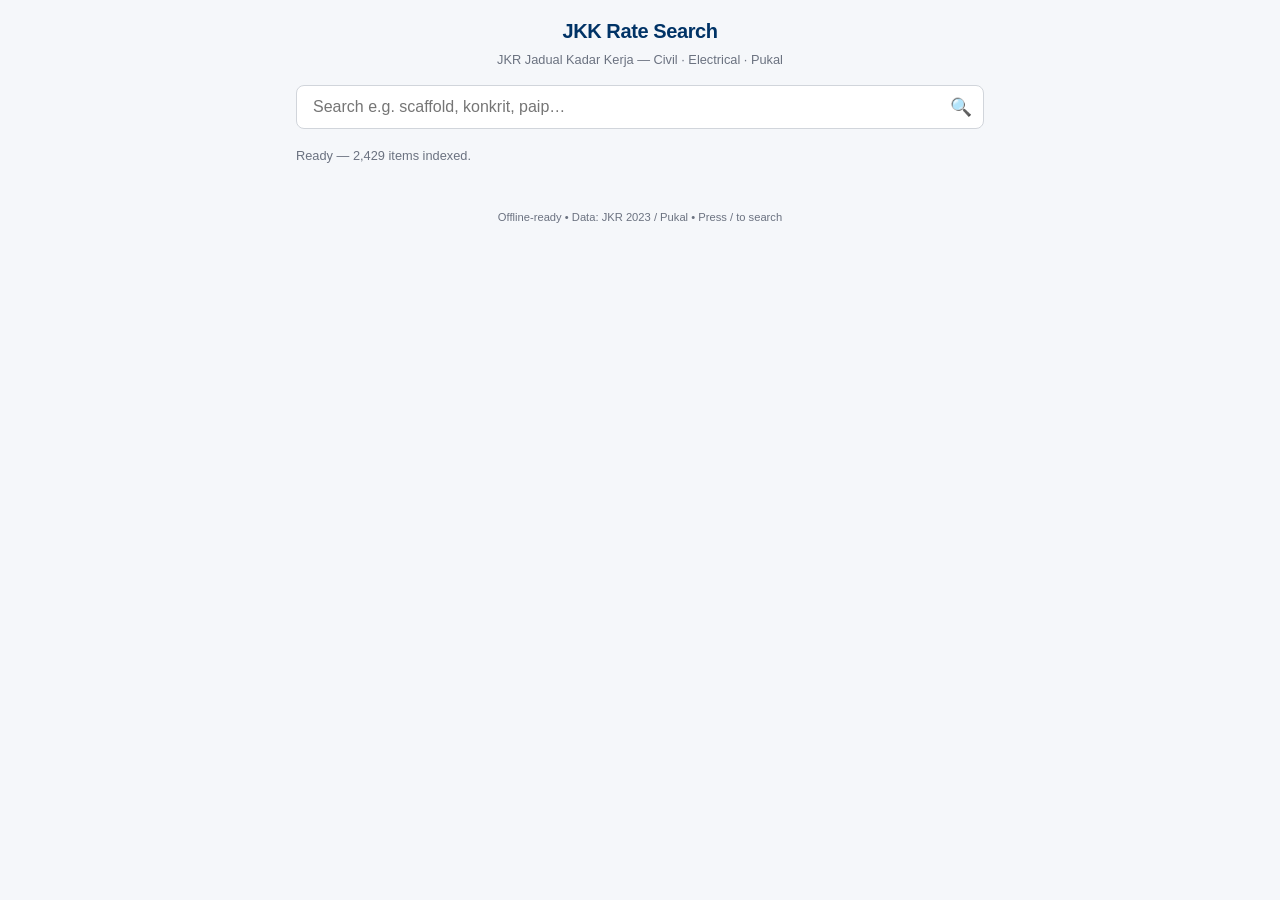
==== public/index.html @ c2e9ef50 "infra: convert to Cloudflare Workers Static Assets (fix CI) The repo's GitHub integration is a Worke" ====
<!DOCTYPE html>
<html lang="en">
<head>
  <meta charset="UTF-8">
  <meta name="viewport" content="width=device-width, initial-scale=1.0">
  <meta name="theme-color" content="#003366">
  <meta name="description" content="Search JKR Jadual Kadar Kerja rates across Civil, Electrical and Pukal schedules.">
  <!-- CSP: allow sql.js CDN, WASM, inline styles -->
  <meta http-equiv="Content-Security-Policy" content="default-src 'self'; script-src 'self' 'wasm-unsafe-eval'; connect-src 'self'; style-src 'self' 'unsafe-inline'; img-src 'self' data:;">
  <title>JKK Rate Search</title>
  <link rel="stylesheet" href="styles.css">
  <link rel="manifest" href="manifest.webmanifest">
  <link rel="apple-touch-icon" href="data:image/svg+xml,%3Csvg xmlns='http://www.w3.org/2000/svg' viewBox='0 0 100 100'%3E%3Crect width='100' height='100' rx='20' fill='%23003366'/%3E%3Ctext x='50' y='65' font-size='50' text-anchor='middle' fill='white' font-family='Arial'%3E🔍%3C/text%3E%3C/svg%3E">
</head>
<body>
  <div class="container">
    <header>
      <h1>JKK Rate Search</h1>
      <p>JKR Jadual Kadar Kerja — Civil · Electrical · Pukal</p>
    </header>

    <div class="search-wrap">
      <input
        id="search-input"
        type="text"
        aria-label="Search JKK rates"
        placeholder="Search e.g. scaffold, konkrit, paip…"
        autocomplete="off"
        autocapitalize="off"
        spellcheck="false"
      >
      <span class="icon">🔍</span>
    </div>

    <div id="status-bar" class="status-bar">
      <span class="spinner"></span>
      <span id="status-text">Loading…</span>
    </div>

    <ul id="results-list" class="results-list" role="list"></ul>
    <div id="detail-panel"></div>

    <footer class="footer">
      Offline-ready • Data: JKR 2023 / Pukal • Press / to search
    </footer>
  </div>

  <script src="vendor/sql-wasm.js"></script>
  <script src="app.js"></script>
  <script>
    if ('serviceWorker' in navigator) {
      navigator.serviceWorker.register('service-worker.js').catch(console.error);
    }
  </script>
</body>
</html>
---- public/styles.css ----
:root {
  --bg: #f5f7fa;
  --surface: #ffffff;
  --text: #1a1a2e;
  --muted: #6b7280;
  --accent: #003366;
  --accent-light: #e6f0ff;
  --border: #d1d5db;
  --success: #059669;
  --shadow: 0 1px 3px rgba(0,0,0,0.1);
  --radius: 8px;
}

* { box-sizing: border-box; margin: 0; padding: 0; }

html, body {
  font-family: -apple-system, BlinkMacSystemFont, "Segoe UI", Roboto, "Helvetica Neue", Arial, sans-serif;
  background: var(--bg);
  color: var(--text);
  line-height: 1.5;
  min-height: 100vh;
}

.container {
  max-width: 720px;
  margin: 0 auto;
  padding: 1rem;
}

header {
  text-align: center;
  margin-bottom: 1rem;
}

header h1 {
  font-size: 1.25rem;
  font-weight: 700;
  color: var(--accent);
  letter-spacing: -0.02em;
}

header p {
  font-size: 0.8rem;
  color: var(--muted);
  margin-top: 0.25rem;
}

.search-wrap {
  position: relative;
  margin-bottom: 1rem;
}

.search-wrap input {
  width: 100%;
  padding: 0.75rem 2.5rem 0.75rem 1rem;
  font-size: 1rem;
  border: 1.5px solid var(--border);
  border-radius: var(--radius);
  background: var(--surface);
  outline: none;
  transition: border-color 0.15s, box-shadow 0.15s;
}

.search-wrap input:focus {
  border-color: var(--accent);
  box-shadow: 0 0 0 3px var(--accent-light);
}

.search-wrap .icon {
  position: absolute;
  right: 0.75rem;
  top: 50%;
  transform: translateY(-50%);
  color: var(--muted);
  font-size: 1.1rem;
  pointer-events: none;
}

.status-bar {
  display: flex;
  align-items: center;
  gap: 0.5rem;
  font-size: 0.8rem;
  color: var(--muted);
  margin-bottom: 0.75rem;
  min-height: 1.25rem;
}

.status-bar .spinner {
  width: 0.875rem;
  height: 0.875rem;
  border: 2px solid var(--border);
  border-top-color: var(--accent);
  border-radius: 50%;
  animation: spin 0.8s linear infinite;
  display: none;
}

.status-bar.loading .spinner { display: inline-block; }

@keyframes spin { to { transform: rotate(360deg); } }

.results-list {
  list-style: none;
  display: flex;
  flex-direction: column;
  gap: 0.5rem;
}

.result-item {
  background: var(--surface);
  border: 1px solid var(--border);
  border-radius: var(--radius);
  padding: 0.75rem 1rem;
  cursor: pointer;
  transition: box-shadow 0.15s, border-color 0.15s;
  display: flex;
  flex-direction: column;
  gap: 0.25rem;
}

.result-item:hover, .result-item:focus {
  border-color: var(--accent);
  box-shadow: var(--shadow);
}

.result-item .row-top {
  display: flex;
  align-items: baseline;
  gap: 0.5rem;
  flex-wrap: wrap;
}

.result-item .code {
  font-weight: 700;
  font-size: 0.85rem;
  color: var(--accent);
  background: var(--accent-light);
  padding: 0.1rem 0.35rem;
  border-radius: 4px;
  white-space: nowrap;
}

.result-item .desc {
  font-size: 0.9rem;
  color: var(--text);
  flex: 1;
  overflow: hidden;
  text-overflow: ellipsis;
  white-space: nowrap;
}

.result-item .meta {
  font-size: 0.75rem;
  color: var(--muted);
  display: flex;
  gap: 0.5rem;
  align-items: center;
}

.result-item .badge {
  font-size: 0.65rem;
  text-transform: uppercase;
  letter-spacing: 0.05em;
  padding: 0.1rem 0.3rem;
  border-radius: 4px;
  background: #e5e7eb;
  color: #374151;
}

.detail-panel {
  background: var(--surface);
  border: 1px solid var(--border);
  border-radius: var(--radius);
  padding: 1rem;
  margin-top: 1rem;
  box-shadow: var(--shadow);
  animation: fadeIn 0.2s ease-out;
}

@keyframes fadeIn {
  from { opacity: 0; transform: translateY(4px); }
  to   { opacity: 1; transform: translateY(0); }
}

.detail-panel .detail-header {
  display: flex;
  justify-content: space-between;
  align-items: flex-start;
  gap: 0.5rem;
  margin-bottom: 0.75rem;
}

.detail-panel .detail-code {
  font-weight: 700;
  font-size: 1rem;
  color: var(--accent);
}

.detail-panel .detail-desc {
  font-size: 0.95rem;
  margin-bottom: 0.75rem;
  line-height: 1.55;
}

.detail-panel .detail-meta {
  font-size: 0.8rem;
  color: var(--muted);
  margin-bottom: 0.75rem;
}

.detail-panel .rates-table {
  width: 100%;
  border-collapse: collapse;
  font-size: 0.9rem;
}

.detail-panel .rates-table th,
.detail-panel .rates-table td {
  text-align: left;
  padding: 0.5rem 0.75rem;
  border-bottom: 1px solid var(--border);
}

.detail-panel .rates-table th {
  background: var(--accent-light);
  color: var(--accent);
  font-weight: 600;
  font-size: 0.8rem;
  text-transform: uppercase;
}

.detail-panel .rates-table td:last-child {
  font-weight: 600;
  color: var(--success);
  text-align: right;
  font-variant-numeric: tabular-nums;
}

.detail-panel .close-btn {
  background: none;
  border: none;
  font-size: 1.25rem;
  color: var(--muted);
  cursor: pointer;
  line-height: 1;
}

.empty-state {
  text-align: center;
  padding: 2rem 1rem;
  color: var(--muted);
  font-size: 0.9rem;
}

.footer {
  text-align: center;
  font-size: 0.7rem;
  color: var(--muted);
  margin-top: 2rem;
  padding-bottom: 1rem;
}

@media (max-width: 480px) {
  .container { padding: 0.75rem; }
  header h1 { font-size: 1.1rem; }
  .result-item .desc { white-space: normal; }
}
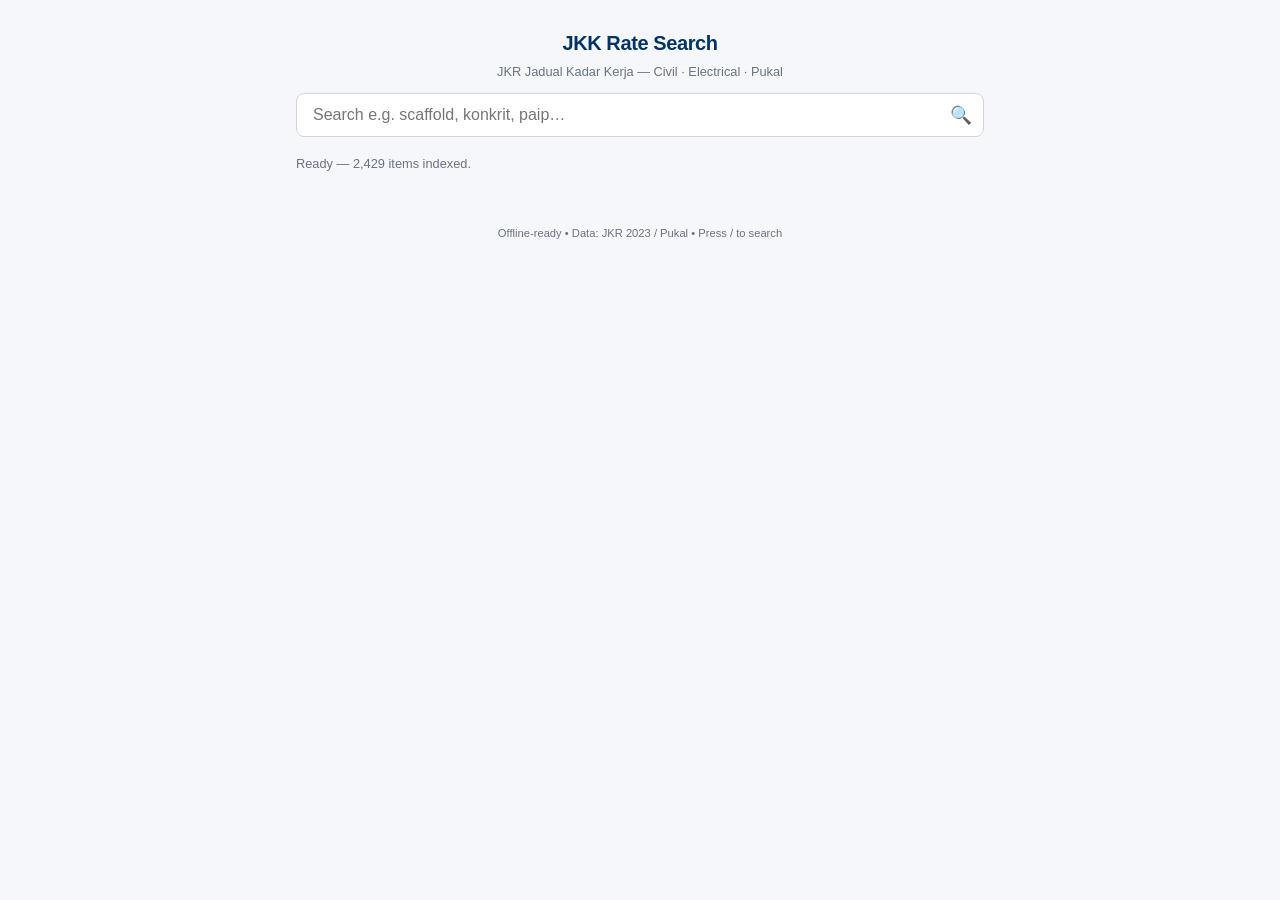
==== commit 0fffed89: "refactor: extract CONFIG/ResultsUI, expand CSS tokens, add patch scripts app.js - Add CONFIG object " ====
--- a/public/index.html
+++ b/public/index.html
@@ -14,31 +14,32 @@
 </head>
 <body>
   <div class="container">
-    <header>
-      <h1>JKK Rate Search</h1>
-      <p>JKR Jadual Kadar Kerja — Civil · Electrical · Pukal</p>
-    </header>
+    <div class="sticky-header">
+      <header>
+        <h1>JKK Rate Search</h1>
+        <p>JKR Jadual Kadar Kerja — Civil · Electrical · Pukal</p>
+      </header>
 
-    <div class="search-wrap">
-      <input
-        id="search-input"
-        type="text"
-        aria-label="Search JKK rates"
-        placeholder="Search e.g. scaffold, konkrit, paip…"
-        autocomplete="off"
-        autocapitalize="off"
-        spellcheck="false"
-      >
-      <span class="icon">🔍</span>
-    </div>
+      <div class="search-wrap">
+        <input
+          id="search-input"
+          type="text"
+          aria-label="Search JKK rates"
+          placeholder="Search e.g. scaffold, konkrit, paip…"
+          autocomplete="off"
+          autocapitalize="off"
+          spellcheck="false"
+        >
+        <span class="icon">🔍</span>
+      </div>
 
-    <div id="status-bar" class="status-bar">
-      <span class="spinner"></span>
-      <span id="status-text">Loading…</span>
+      <div id="status-bar" class="status-bar">
+        <span class="spinner"></span>
+        <span id="status-text">Loading…</span>
+      </div>
     </div>
 
     <ul id="results-list" class="results-list" role="list"></ul>
-    <div id="detail-panel"></div>
 
     <footer class="footer">
       Offline-ready • Data: JKR 2023 / Pukal • Press / to search
--- a/public/styles.css
+++ b/public/styles.css
@@ -1,49 +1,90 @@
+/* ── Token map — every visual constant lives here ───────────────────────────
+   Patch colours/fonts with:  scripts/patch-theme.ps1
+   Nothing outside :root should hardcode a hex, font-family, or font-size.    */
+
 :root {
-  --bg: #f5f7fa;
-  --surface: #ffffff;
-  --text: #1a1a2e;
-  --muted: #6b7280;
-  --accent: #003366;
+  /* colours */
+  --bg:           #f5f7fa;
+  --surface:      #ffffff;
+  --text:         #1a1a2e;
+  --muted:        #6b7280;
+  --accent:       #003366;
   --accent-light: #e6f0ff;
-  --border: #d1d5db;
-  --success: #059669;
-  --shadow: 0 1px 3px rgba(0,0,0,0.1);
-  --radius: 8px;
-}
+  --border:       #d1d5db;
+  --success:      #059669;
+  --chip-bg:      #e5e7eb;
+  --chip-text:    #374151;
+  --pill-bg:      #f3f4f6;
+  --remarks-bg:   #fafafa;
+  /* elevation */
+  --shadow:        0 1px 3px rgba(0,0,0,0.10);
+  --shadow-detail: 0 3px 8px rgba(0,0,0,0.08);
+  --radius:        8px;
+  --radius-sm:     4px;
+  /* typography — patch-theme.ps1 accepts -Fs* params for any of these */
+  --font-family: -apple-system, BlinkMacSystemFont, "Segoe UI", Roboto, "Helvetica Neue", Arial, sans-serif;
+  --fs-title:  1.25rem;   /* app heading h1            */
+  --fs-body:   1rem;      /* search input, body base   */
+  --fs-desc:   0.95rem;   /* item description (detail) */
+  --fs-item:   0.9rem;    /* result description (list) */
+  --fs-code:   0.85rem;   /* item-no code badge        */
+  --fs-meta:   0.8rem;    /* meta line, status bar     */
+  --fs-label:  0.75rem;   /* small labels              */
+  --fs-tiny:   0.7rem;    /* pills, footer             */
+  --fs-micro:  0.65rem;   /* doc-type badge, type tag  */
+}
+
+/* ── Reset ─────────────────────────────────────────────────────────────────── */
 
 * { box-sizing: border-box; margin: 0; padding: 0; }
 
 html, body {
-  font-family: -apple-system, BlinkMacSystemFont, "Segoe UI", Roboto, "Helvetica Neue", Arial, sans-serif;
+  font-family: var(--font-family);
   background: var(--bg);
   color: var(--text);
   line-height: 1.5;
   min-height: 100vh;
 }
 
+/* ── Layout ─────────────────────────────────────────────────────────────────── */
+
 .container {
   max-width: 720px;
   margin: 0 auto;
   padding: 1rem;
 }
 
+/* ── Sticky header ───────────────────────────────────────────────────────────── */
+
+.sticky-header {
+  position: sticky;
+  top: 0;
+  z-index: 100;
+  background: var(--bg);
+  padding-top: 0.75rem;
+  padding-bottom: 0.25rem;
+  margin-bottom: 0.25rem;
+}
+
 header {
   text-align: center;
-  margin-bottom: 1rem;
+  margin-bottom: 0.75rem;
 }
 
 header h1 {
-  font-size: 1.25rem;
+  font-size: var(--fs-title);
   font-weight: 700;
   color: var(--accent);
   letter-spacing: -0.02em;
 }
 
 header p {
-  font-size: 0.8rem;
+  font-size: var(--fs-meta);
   color: var(--muted);
   margin-top: 0.25rem;
 }
+
+/* ── Search bar ──────────────────────────────────────────────────────────────── */
 
 .search-wrap {
   position: relative;
@@ -53,7 +94,7 @@
 .search-wrap input {
   width: 100%;
   padding: 0.75rem 2.5rem 0.75rem 1rem;
-  font-size: 1rem;
+  font-size: var(--fs-body);
   border: 1.5px solid var(--border);
   border-radius: var(--radius);
   background: var(--surface);
@@ -76,11 +117,13 @@
   pointer-events: none;
 }
 
+/* ── Status bar ──────────────────────────────────────────────────────────────── */
+
 .status-bar {
   display: flex;
   align-items: center;
   gap: 0.5rem;
-  font-size: 0.8rem;
+  font-size: var(--fs-meta);
   color: var(--muted);
   margin-bottom: 0.75rem;
   min-height: 1.25rem;
@@ -100,12 +143,20 @@
 
 @keyframes spin { to { transform: rotate(360deg); } }
 
+/* ── Results list ────────────────────────────────────────────────────────────── */
+
 .results-list {
   list-style: none;
   display: flex;
   flex-direction: column;
-  gap: 0.5rem;
-}
+  gap: 0;
+}
+
+.results-list .result-item         { margin-bottom: 0.5rem; }
+.results-list .result-item.active  { margin-bottom: 0; }
+.results-list .detail-inline       { margin-bottom: 0.5rem; }
+
+/* ── Result card ─────────────────────────────────────────────────────────────── */
 
 .result-item {
   background: var(--surface);
@@ -119,9 +170,19 @@
   gap: 0.25rem;
 }
 
-.result-item:hover, .result-item:focus {
+.result-item:hover,
+.result-item:focus {
   border-color: var(--accent);
   box-shadow: var(--shadow);
+}
+
+/* Active card merges visually with the inline detail below it */
+.result-item.active {
+  border-color: var(--accent);
+  border-bottom-color: transparent;
+  border-bottom-left-radius: 0;
+  border-bottom-right-radius: 0;
+  box-shadow: none;
 }
 
 .result-item .row-top {
@@ -133,16 +194,16 @@
 
 .result-item .code {
   font-weight: 700;
-  font-size: 0.85rem;
+  font-size: var(--fs-code);
   color: var(--accent);
   background: var(--accent-light);
   padding: 0.1rem 0.35rem;
-  border-radius: 4px;
+  border-radius: var(--radius-sm);
   white-space: nowrap;
 }
 
 .result-item .desc {
-  font-size: 0.9rem;
+  font-size: var(--fs-item);
   color: var(--text);
   flex: 1;
   overflow: hidden;
@@ -150,8 +211,25 @@
   white-space: nowrap;
 }
 
+.result-item .variant-pills {
+  display: flex;
+  flex-wrap: wrap;
+  gap: 0.25rem;
+  margin-top: 0.15rem;
+}
+
+.result-item .vpill {
+  font-size: var(--fs-tiny);
+  color: var(--chip-text);
+  background: var(--pill-bg);
+  border: 1px solid var(--border);
+  border-radius: 3px;
+  padding: 0.05rem 0.3rem;
+  white-space: nowrap;
+}
+
 .result-item .meta {
-  font-size: 0.75rem;
+  font-size: var(--fs-label);
   color: var(--muted);
   display: flex;
   gap: 0.5rem;
@@ -159,23 +237,26 @@
 }
 
 .result-item .badge {
-  font-size: 0.65rem;
+  font-size: var(--fs-micro);
   text-transform: uppercase;
   letter-spacing: 0.05em;
   padding: 0.1rem 0.3rem;
-  border-radius: 4px;
-  background: #e5e7eb;
-  color: #374151;
-}
-
-.detail-panel {
+  border-radius: var(--radius-sm);
+  background: var(--chip-bg);
+  color: var(--chip-text);
+}
+
+/* ── Inline detail accordion ─────────────────────────────────────────────────── */
+
+.detail-inline {
+  list-style: none;
   background: var(--surface);
-  border: 1px solid var(--border);
-  border-radius: var(--radius);
-  padding: 1rem;
-  margin-top: 1rem;
-  box-shadow: var(--shadow);
-  animation: fadeIn 0.2s ease-out;
+  border: 1px solid var(--accent);
+  border-top: none;
+  border-radius: 0 0 var(--radius) var(--radius);
+  padding: 0.85rem 1rem 1rem;
+  box-shadow: var(--shadow-detail);
+  animation: fadeIn 0.15s ease-out;
 }
 
 @keyframes fadeIn {
@@ -183,61 +264,104 @@
   to   { opacity: 1; transform: translateY(0); }
 }
 
-.detail-panel .detail-header {
+.detail-inline .detail-header {
   display: flex;
   justify-content: space-between;
   align-items: flex-start;
   gap: 0.5rem;
+  margin-bottom: 0.6rem;
+}
+
+.detail-inline .detail-code {
+  font-weight: 700;
+  font-size: var(--fs-body);
+  color: var(--accent);
+}
+
+.detail-inline .detail-meta {
+  font-size: var(--fs-meta);
+  color: var(--muted);
+  margin-bottom: 0.2rem;
+}
+
+.detail-inline .detail-section {
+  display: inline-block;
+  font-size: var(--fs-tiny);
+  font-weight: 600;
+  text-transform: uppercase;
+  letter-spacing: 0.04em;
+  color: var(--accent);
+  background: var(--accent-light);
+  padding: 0.2rem 0.5rem;
+  border-radius: var(--radius-sm);
+  margin-bottom: 0.5rem;
+}
+
+.detail-inline .detail-desc {
+  font-size: var(--fs-desc);
+  margin-bottom: 0.5rem;
+  line-height: 1.55;
+}
+
+.detail-inline .detail-remarks {
+  font-size: var(--fs-meta);
+  color: var(--muted);
+  background: var(--remarks-bg);
+  border-left: 3px solid var(--border);
+  padding: 0.35rem 0.6rem;
   margin-bottom: 0.75rem;
-}
-
-.detail-panel .detail-code {
-  font-weight: 700;
-  font-size: 1rem;
-  color: var(--accent);
-}
-
-.detail-panel .detail-desc {
-  font-size: 0.95rem;
-  margin-bottom: 0.75rem;
-  line-height: 1.55;
-}
-
-.detail-panel .detail-meta {
-  font-size: 0.8rem;
-  color: var(--muted);
-  margin-bottom: 0.75rem;
-}
-
-.detail-panel .rates-table {
+  border-radius: 0 var(--radius-sm) var(--radius-sm) 0;
+}
+
+.detail-inline .no-rates {
+  color: var(--muted);
+  font-size: var(--fs-meta);
+}
+
+/* ── Rates table ─────────────────────────────────────────────────────────────── */
+
+.detail-inline .rates-table {
   width: 100%;
   border-collapse: collapse;
-  font-size: 0.9rem;
-}
-
-.detail-panel .rates-table th,
-.detail-panel .rates-table td {
-  text-align: left;
+  font-size: var(--fs-item);
+}
+
+.detail-inline .rates-table th,
+.detail-inline .rates-table td {
   padding: 0.5rem 0.75rem;
   border-bottom: 1px solid var(--border);
 }
 
-.detail-panel .rates-table th {
+.detail-inline .rates-table th {
   background: var(--accent-light);
   color: var(--accent);
   font-weight: 600;
-  font-size: 0.8rem;
+  font-size: var(--fs-micro);
   text-transform: uppercase;
 }
 
-.detail-panel .rates-table td:last-child {
+.detail-inline .rates-table td:last-child {
   font-weight: 600;
   color: var(--success);
-  text-align: right;
   font-variant-numeric: tabular-nums;
 }
 
-.detail-panel .close-btn {
+.detail-inline .rates-table .variant-type-badge {
+  display: inline-block;
+  font-size: var(--fs-micro);
+  text-transform: uppercase;
+  letter-spacing: 0.04em;
+  padding: 0.1rem 0.3rem;
+  border-radius: var(--radius-sm);
+  background: var(--chip-bg);
+  color: var(--chip-text);
+}
+
+.detail-inline .rates-table .muted-dash {
+  color: var(--border);
+}
+
+.detail-inline .close-btn {
   background: none;
   border: none;
   font-size: 1.25rem;
@@ -246,23 +370,27 @@
   line-height: 1;
 }
 
+/* ── Misc ────────────────────────────────────────────────────────────────────── */
+
 .empty-state {
   text-align: center;
   padding: 2rem 1rem;
   color: var(--muted);
-  font-size: 0.9rem;
+  font-size: var(--fs-item);
 }
 
 .footer {
   text-align: center;
-  font-size: 0.7rem;
+  font-size: var(--fs-tiny);
   color: var(--muted);
   margin-top: 2rem;
   padding-bottom: 1rem;
 }
 
+/* ── Responsive ──────────────────────────────────────────────────────────────── */
+
 @media (max-width: 480px) {
-  .container { padding: 0.75rem; }
-  header h1 { font-size: 1.1rem; }
+  .container     { padding: 0.75rem; }
+  header h1      { font-size: 1.1rem; }
   .result-item .desc { white-space: normal; }
 }
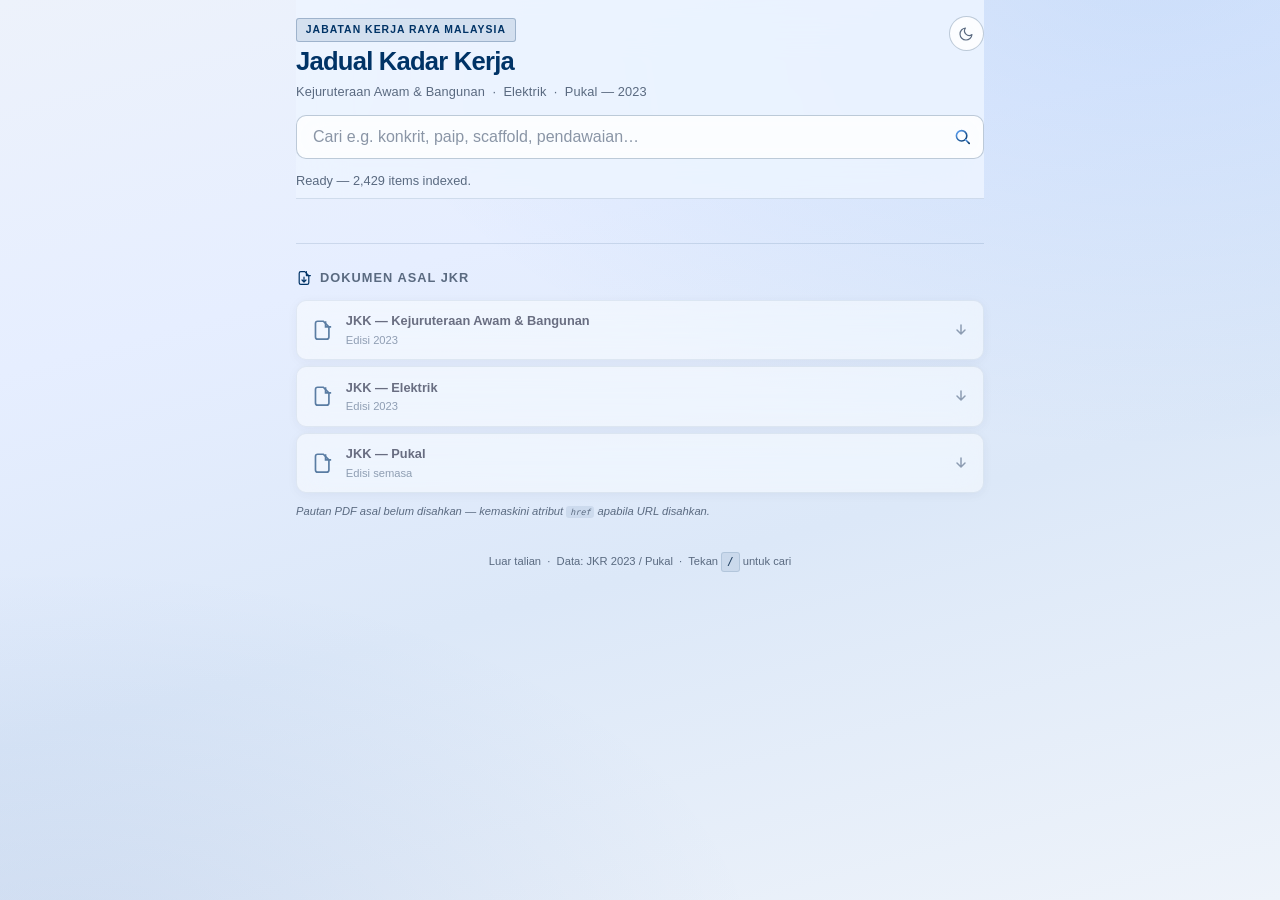
==== commit 98597837: "feat: glassmorphism UI, dark mode, improved header, downloads section Header - Title: "Jadual Kadar " ====
--- a/public/index.html
+++ b/public/index.html
@@ -1,48 +1,133 @@
 <!DOCTYPE html>
-<html lang="en">
+<html lang="ms">
 <head>
   <meta charset="UTF-8">
+  <!-- Dark mode class set before first paint — prevents flash -->
+  <script>(function(){if(localStorage.getItem('jkk-dark')==='1')document.documentElement.classList.add('dark');}());</script>
   <meta name="viewport" content="width=device-width, initial-scale=1.0">
   <meta name="theme-color" content="#003366">
-  <meta name="description" content="Search JKR Jadual Kadar Kerja rates across Civil, Electrical and Pukal schedules.">
-  <!-- CSP: allow sql.js CDN, WASM, inline styles -->
+  <meta name="description" content="Carian kadar JKR Jadual Kadar Kerja — Kejuruteraan Awam &amp; Bangunan, Elektrik, dan Pukal 2023.">
   <meta http-equiv="Content-Security-Policy" content="default-src 'self'; script-src 'self' 'wasm-unsafe-eval'; connect-src 'self'; style-src 'self' 'unsafe-inline'; img-src 'self' data:;">
-  <title>JKK Rate Search</title>
+  <title>Jadual Kadar Kerja — Carian Kadar JKR</title>
   <link rel="stylesheet" href="styles.css">
   <link rel="manifest" href="manifest.webmanifest">
-  <link rel="apple-touch-icon" href="data:image/svg+xml,%3Csvg xmlns='http://www.w3.org/2000/svg' viewBox='0 0 100 100'%3E%3Crect width='100' height='100' rx='20' fill='%23003366'/%3E%3Ctext x='50' y='65' font-size='50' text-anchor='middle' fill='white' font-family='Arial'%3E🔍%3C/text%3E%3C/svg%3E">
+  <link rel="apple-touch-icon" href="data:image/svg+xml,%3Csvg xmlns='http://www.w3.org/2000/svg' viewBox='0 0 100 100'%3E%3Crect width='100' height='100' rx='20' fill='%23003366'/%3E%3Ctext x='50' y='68' font-size='46' text-anchor='middle' fill='white' font-family='Arial' font-weight='bold'%3EJKK%3C/text%3E%3C/svg%3E">
 </head>
 <body>
   <div class="container">
+
     <div class="sticky-header">
       <header>
-        <h1>JKK Rate Search</h1>
-        <p>JKR Jadual Kadar Kerja — Civil · Electrical · Pukal</p>
+        <div class="header-main">
+          <div class="header-brand">
+            <span class="brand-eyebrow">Jabatan Kerja Raya Malaysia</span>
+            <h1>Jadual Kadar Kerja</h1>
+            <p>Kejuruteraan Awam &amp; Bangunan &nbsp;·&nbsp; Elektrik &nbsp;·&nbsp; Pukal &mdash; 2023</p>
+          </div>
+          <button id="dark-toggle" class="dark-toggle" aria-label="Togol mod gelap">
+            <!-- Sun icon — shown in dark mode -->
+            <svg class="icon-sun" viewBox="0 0 24 24" fill="none" aria-hidden="true">
+              <circle cx="12" cy="12" r="4.5" stroke="currentColor" stroke-width="1.75"/>
+              <path d="M12 2v2M12 20v2M4.22 4.22l1.42 1.42M18.36 18.36l1.42 1.42M2 12h2M20 12h2M4.22 19.78l1.42-1.42M18.36 5.64l1.42-1.42" stroke="currentColor" stroke-width="1.75" stroke-linecap="round"/>
+            </svg>
+            <!-- Moon icon — shown in light mode -->
+            <svg class="icon-moon" viewBox="0 0 24 24" fill="none" aria-hidden="true">
+              <path d="M21 12.79A9 9 0 1 1 11.21 3 7 7 0 0 0 21 12.79z" stroke="currentColor" stroke-width="1.75" stroke-linecap="round" stroke-linejoin="round"/>
+            </svg>
+          </button>
+        </div>
       </header>
 
       <div class="search-wrap">
+        <!-- SVG gradient defs — declared once, referenced by icon below -->
+        <svg width="0" height="0" style="position:absolute">
+          <defs>
+            <linearGradient id="sg" x1="0%" y1="0%" x2="100%" y2="100%">
+              <stop offset="0%" stop-color="#60a5fa"/>
+              <stop offset="100%" stop-color="#003366"/>
+            </linearGradient>
+          </defs>
+        </svg>
         <input
           id="search-input"
           type="text"
-          aria-label="Search JKK rates"
-          placeholder="Search e.g. scaffold, konkrit, paip…"
+          aria-label="Cari kadar JKK"
+          placeholder="Cari e.g. konkrit, paip, scaffold, pendawaian…"
           autocomplete="off"
           autocapitalize="off"
           spellcheck="false"
         >
-        <span class="icon">🔍</span>
+        <span class="search-icon-wrap" aria-hidden="true">
+          <svg class="search-icon-svg" viewBox="0 0 22 22" fill="none">
+            <circle cx="9.5" cy="9.5" r="6.5" stroke="url(#sg)" stroke-width="2"/>
+            <path d="M14.5 14.5L19 19" stroke="url(#sg)" stroke-width="2" stroke-linecap="round"/>
+          </svg>
+        </span>
       </div>
 
       <div id="status-bar" class="status-bar">
         <span class="spinner"></span>
-        <span id="status-text">Loading…</span>
+        <span id="status-text">Memuatkan…</span>
       </div>
     </div>
 
     <ul id="results-list" class="results-list" role="list"></ul>
 
+    <!-- Downloads section — update href values once PDF URLs are confirmed -->
+    <section class="downloads-section" aria-label="Muat Turun Dokumen Asal">
+      <div class="downloads-heading">
+        <svg viewBox="0 0 20 20" fill="none" aria-hidden="true" class="dl-heading-icon">
+          <path d="M4 4a2 2 0 012-2h5l5 5v9a2 2 0 01-2 2H6a2 2 0 01-2-2V4z" stroke="currentColor" stroke-width="1.5" stroke-linejoin="round"/>
+          <path d="M13 2v5h5M10 9v6M7.5 12.5L10 15l2.5-2.5" stroke="currentColor" stroke-width="1.5" stroke-linecap="round" stroke-linejoin="round"/>
+        </svg>
+        Dokumen Asal JKR
+      </div>
+      <div class="downloads-grid">
+        <a href="#" class="download-card pending" data-doc="civil">
+          <svg class="dl-icon" viewBox="0 0 20 20" fill="none" aria-hidden="true">
+            <path d="M4 4a2 2 0 012-2h5l5 5v9a2 2 0 01-2 2H6a2 2 0 01-2-2V4z" stroke="currentColor" stroke-width="1.5"/>
+            <path d="M13 2v5h5" stroke="currentColor" stroke-width="1.5"/>
+          </svg>
+          <div class="dl-info">
+            <div class="dl-name">JKK — Kejuruteraan Awam &amp; Bangunan</div>
+            <div class="dl-edition">Edisi 2023</div>
+          </div>
+          <svg class="dl-arrow" viewBox="0 0 16 16" fill="none" aria-hidden="true">
+            <path d="M8 3v8M4 8l4 4 4-4" stroke="currentColor" stroke-width="1.5" stroke-linecap="round" stroke-linejoin="round"/>
+          </svg>
+        </a>
+        <a href="#" class="download-card pending" data-doc="electrical">
+          <svg class="dl-icon" viewBox="0 0 20 20" fill="none" aria-hidden="true">
+            <path d="M4 4a2 2 0 012-2h5l5 5v9a2 2 0 01-2 2H6a2 2 0 01-2-2V4z" stroke="currentColor" stroke-width="1.5"/>
+            <path d="M13 2v5h5" stroke="currentColor" stroke-width="1.5"/>
+          </svg>
+          <div class="dl-info">
+            <div class="dl-name">JKK — Elektrik</div>
+            <div class="dl-edition">Edisi 2023</div>
+          </div>
+          <svg class="dl-arrow" viewBox="0 0 16 16" fill="none" aria-hidden="true">
+            <path d="M8 3v8M4 8l4 4 4-4" stroke="currentColor" stroke-width="1.5" stroke-linecap="round" stroke-linejoin="round"/>
+          </svg>
+        </a>
+        <a href="#" class="download-card pending" data-doc="pukal">
+          <svg class="dl-icon" viewBox="0 0 20 20" fill="none" aria-hidden="true">
+            <path d="M4 4a2 2 0 012-2h5l5 5v9a2 2 0 01-2 2H6a2 2 0 01-2-2V4z" stroke="currentColor" stroke-width="1.5"/>
+            <path d="M13 2v5h5" stroke="currentColor" stroke-width="1.5"/>
+          </svg>
+          <div class="dl-info">
+            <div class="dl-name">JKK — Pukal</div>
+            <div class="dl-edition">Edisi semasa</div>
+          </div>
+          <svg class="dl-arrow" viewBox="0 0 16 16" fill="none" aria-hidden="true">
+            <path d="M8 3v8M4 8l4 4 4-4" stroke="currentColor" stroke-width="1.5" stroke-linecap="round" stroke-linejoin="round"/>
+          </svg>
+        </a>
+      </div>
+      <p class="downloads-note">Pautan PDF asal belum disahkan — kemaskini atribut <code>href</code> apabila URL disahkan.</p>
+    </section>
+
     <footer class="footer">
-      Offline-ready • Data: JKR 2023 / Pukal • Press / to search
+      Luar talian &nbsp;·&nbsp; Data: JKR 2023 / Pukal &nbsp;·&nbsp; Tekan <kbd>/</kbd> untuk cari
     </footer>
   </div>
 
--- a/public/styles.css
+++ b/public/styles.css
@@ -1,120 +1,248 @@
-/* ── Token map — every visual constant lives here ───────────────────────────
-   Patch colours/fonts with:  scripts/patch-theme.ps1
-   Nothing outside :root should hardcode a hex, font-family, or font-size.    */
+/* ── Token map ───────────────────────────────────────────────────────────────
+   Patch colours / fonts with: scripts/patch-theme.ps1
+   Nothing outside :root / html.dark should hardcode a visual constant.        */
 
 :root {
-  /* colours */
-  --bg:           #f5f7fa;
-  --surface:      #ffffff;
+  /* brand colours */
+  --accent:       #003366;
+  --accent-light: rgba(0, 51, 102, 0.10);
+  --accent-mid:   #1a5299;
+  --success:      #059669;
+  /* surface */
+  --bg:           transparent;
+  --surface:      rgba(255, 255, 255, 0.82);
+  --surface-hdr:  rgba(237, 244, 255, 0.88);
   --text:         #1a1a2e;
-  --muted:        #6b7280;
-  --accent:       #003366;
-  --accent-light: #e6f0ff;
-  --border:       #d1d5db;
-  --success:      #059669;
-  --chip-bg:      #e5e7eb;
-  --chip-text:    #374151;
-  --pill-bg:      #f3f4f6;
-  --remarks-bg:   #fafafa;
+  --muted:        #5a6a80;
+  --border:       rgba(0, 51, 102, 0.12);
+  --border-strong:rgba(0, 51, 102, 0.25);
+  /* chip / pill */
+  --chip-bg:      rgba(0, 51, 102, 0.08);
+  --chip-text:    #1a3a5c;
+  --pill-bg:      rgba(0, 51, 102, 0.05);
+  --remarks-bg:   rgba(255, 255, 255, 0.6);
   /* elevation */
-  --shadow:        0 1px 3px rgba(0,0,0,0.10);
-  --shadow-detail: 0 3px 8px rgba(0,0,0,0.08);
-  --radius:        8px;
-  --radius-sm:     4px;
-  /* typography — patch-theme.ps1 accepts -Fs* params for any of these */
+  --shadow:        0 1px 4px rgba(0, 30, 80, 0.10);
+  --shadow-detail: 0 4px 16px rgba(0, 30, 80, 0.12);
+  --shadow-card:   0 2px 12px rgba(0, 30, 80, 0.08);
+  --blur:          blur(14px) saturate(160%);
+  --blur-hdr:      blur(24px) saturate(180%);
+  --radius:        10px;
+  --radius-sm:     5px;
+  /* typography */
   --font-family: -apple-system, BlinkMacSystemFont, "Segoe UI", Roboto, "Helvetica Neue", Arial, sans-serif;
-  --fs-title:  1.25rem;   /* app heading h1            */
-  --fs-body:   1rem;      /* search input, body base   */
-  --fs-desc:   0.95rem;   /* item description (detail) */
-  --fs-item:   0.9rem;    /* result description (list) */
-  --fs-code:   0.85rem;   /* item-no code badge        */
-  --fs-meta:   0.8rem;    /* meta line, status bar     */
-  --fs-label:  0.75rem;   /* small labels              */
-  --fs-tiny:   0.7rem;    /* pills, footer             */
-  --fs-micro:  0.65rem;   /* doc-type badge, type tag  */
+  --fs-title:  1.6rem;
+  --fs-body:   1rem;
+  --fs-desc:   0.95rem;
+  --fs-item:   0.9rem;
+  --fs-meta:   0.8rem;
+  --fs-code:   0.82rem;
+  --fs-label:  0.75rem;
+  --fs-tiny:   0.7rem;
+  --fs-micro:  0.65rem;
+  /* body gradient — overridden by html.dark */
+  --body-gradient:
+    radial-gradient(ellipse 65% 55% at 90% -5%,  rgba(0, 100, 220, 0.12) 0%, transparent 100%),
+    radial-gradient(ellipse 55% 45% at  5% 108%, rgba(0,  60, 160, 0.09) 0%, transparent 100%),
+    linear-gradient(165deg, #edf2fb 0%, #e6eeff 30%, #dce8f8 60%, #eef3fa 100%);
+}
+
+/* ── Dark mode — executive government ───────────────────────────────────────── */
+
+html.dark {
+  --accent:        #5ba3e8;
+  --accent-light:  rgba(91, 163, 232, 0.12);
+  --accent-mid:    #4d9de0;
+  --success:       #34d399;
+  --surface:       rgba(20, 38, 65, 0.80);
+  --surface-hdr:   rgba(10, 22, 42, 0.90);
+  --text:          #dce8f8;
+  --muted:         #7a96b3;
+  --border:        rgba(91, 163, 232, 0.14);
+  --border-strong: rgba(91, 163, 232, 0.30);
+  --chip-bg:       rgba(91, 163, 232, 0.12);
+  --chip-text:     #9ec4e8;
+  --pill-bg:       rgba(91, 163, 232, 0.08);
+  --remarks-bg:    rgba(20, 38, 65, 0.60);
+  --shadow:        0 1px 4px rgba(0, 0, 0, 0.40);
+  --shadow-detail: 0 4px 16px rgba(0, 0, 0, 0.35);
+  --shadow-card:   0 2px 12px rgba(0, 0, 0, 0.30);
+  --body-gradient:
+    radial-gradient(ellipse 65% 55% at 90% -5%,  rgba(77, 157, 224, 0.18) 0%, transparent 100%),
+    radial-gradient(ellipse 55% 45% at  5% 108%, rgba(0,  40, 100, 0.30) 0%, transparent 100%),
+    linear-gradient(165deg, #0a1628 0%, #0d1f3c 35%, #091526 65%, #060e1f 100%);
 }
 
 /* ── Reset ─────────────────────────────────────────────────────────────────── */
 
 * { box-sizing: border-box; margin: 0; padding: 0; }
+
+html {
+  min-height: 100%;
+  /* ensure html fills viewport for body gradient coverage */
+}
 
 html, body {
   font-family: var(--font-family);
-  background: var(--bg);
   color: var(--text);
   line-height: 1.5;
   min-height: 100vh;
 }
 
+body {
+  background: var(--body-gradient);
+  background-attachment: fixed;
+  transition: color 0.2s, background 0.3s;
+}
+
 /* ── Layout ─────────────────────────────────────────────────────────────────── */
 
 .container {
   max-width: 720px;
   margin: 0 auto;
-  padding: 1rem;
-}
-
-/* ── Sticky header ───────────────────────────────────────────────────────────── */
+  padding: 0 1rem 1rem;
+}
+
+/* ── Sticky header — glassmorphic ────────────────────────────────────────────── */
 
 .sticky-header {
   position: sticky;
   top: 0;
   z-index: 100;
-  background: var(--bg);
-  padding-top: 0.75rem;
-  padding-bottom: 0.25rem;
-  margin-bottom: 0.25rem;
-}
+  background: var(--surface-hdr);
+  -webkit-backdrop-filter: var(--blur-hdr);
+  backdrop-filter: var(--blur-hdr);
+  border-bottom: 1px solid var(--border);
+  padding: 1rem 0 0.5rem;
+  margin-bottom: 0.75rem;
+  transition: background 0.3s, border-color 0.3s;
+}
+
+/* ── Header brand ────────────────────────────────────────────────────────────── */
 
 header {
-  text-align: center;
-  margin-bottom: 0.75rem;
+  margin-bottom: 0.9rem;
+}
+
+.header-main {
+  display: flex;
+  justify-content: space-between;
+  align-items: flex-start;
+  gap: 0.75rem;
+}
+
+.header-brand {
+  flex: 1;
+}
+
+.brand-eyebrow {
+  display: inline-block;
+  font-size: var(--fs-micro);
+  font-weight: 700;
+  text-transform: uppercase;
+  letter-spacing: 0.1em;
+  color: var(--accent);
+  background: var(--accent-light);
+  border: 1px solid var(--border-strong);
+  padding: 0.2rem 0.55rem;
+  border-radius: 3px;
+  margin-bottom: 0.35rem;
 }
 
 header h1 {
   font-size: var(--fs-title);
-  font-weight: 700;
-  color: var(--accent);
-  letter-spacing: -0.02em;
+  font-weight: 800;
+  color: var(--accent);
+  letter-spacing: -0.03em;
+  line-height: 1.15;
 }
 
 header p {
   font-size: var(--fs-meta);
   color: var(--muted);
-  margin-top: 0.25rem;
-}
+  margin-top: 0.3rem;
+  letter-spacing: 0.01em;
+}
+
+/* ── Dark mode toggle ────────────────────────────────────────────────────────── */
+
+.dark-toggle {
+  flex-shrink: 0;
+  width: 2.2rem;
+  height: 2.2rem;
+  border: 1px solid var(--border-strong);
+  border-radius: 50%;
+  background: var(--surface);
+  -webkit-backdrop-filter: var(--blur);
+  backdrop-filter: var(--blur);
+  color: var(--muted);
+  cursor: pointer;
+  display: flex;
+  align-items: center;
+  justify-content: center;
+  transition: border-color 0.15s, color 0.15s, background 0.15s, box-shadow 0.15s;
+  padding: 0;
+}
+
+.dark-toggle:hover {
+  border-color: var(--accent);
+  color: var(--accent);
+  box-shadow: 0 0 0 3px var(--accent-light);
+}
+
+.dark-toggle svg {
+  width: 1rem;
+  height: 1rem;
+}
+
+/* Show moon in light mode, sun in dark mode */
+.icon-sun  { display: none; }
+.icon-moon { display: block; }
+html.dark .icon-sun  { display: block; }
+html.dark .icon-moon { display: none; }
 
 /* ── Search bar ──────────────────────────────────────────────────────────────── */
 
 .search-wrap {
   position: relative;
-  margin-bottom: 1rem;
+  margin-bottom: 0.75rem;
 }
 
 .search-wrap input {
   width: 100%;
-  padding: 0.75rem 2.5rem 0.75rem 1rem;
+  padding: 0.75rem 2.75rem 0.75rem 1rem;
   font-size: var(--fs-body);
-  border: 1.5px solid var(--border);
+  font-family: var(--font-family);
+  color: var(--text);
+  border: 1.5px solid var(--border-strong);
   border-radius: var(--radius);
   background: var(--surface);
+  -webkit-backdrop-filter: var(--blur);
+  backdrop-filter: var(--blur);
   outline: none;
   transition: border-color 0.15s, box-shadow 0.15s;
 }
+
+.search-wrap input::placeholder { color: var(--muted); opacity: 0.7; }
 
 .search-wrap input:focus {
   border-color: var(--accent);
   box-shadow: 0 0 0 3px var(--accent-light);
 }
 
-.search-wrap .icon {
+.search-icon-wrap {
   position: absolute;
-  right: 0.75rem;
+  right: 0.8rem;
   top: 50%;
   transform: translateY(-50%);
-  color: var(--muted);
-  font-size: 1.1rem;
   pointer-events: none;
+  display: flex;
+  align-items: center;
+}
+
+.search-icon-svg {
+  width: 1.1rem;
+  height: 1.1rem;
 }
 
 /* ── Status bar ──────────────────────────────────────────────────────────────── */
@@ -125,18 +253,18 @@
   gap: 0.5rem;
   font-size: var(--fs-meta);
   color: var(--muted);
-  margin-bottom: 0.75rem;
-  min-height: 1.25rem;
+  min-height: 1.1rem;
 }
 
 .status-bar .spinner {
-  width: 0.875rem;
-  height: 0.875rem;
+  width: 0.8rem;
+  height: 0.8rem;
   border: 2px solid var(--border);
   border-top-color: var(--accent);
   border-radius: 50%;
   animation: spin 0.8s linear infinite;
   display: none;
+  flex-shrink: 0;
 }
 
 .status-bar.loading .spinner { display: inline-block; }
@@ -152,31 +280,34 @@
   gap: 0;
 }
 
-.results-list .result-item         { margin-bottom: 0.5rem; }
-.results-list .result-item.active  { margin-bottom: 0; }
-.results-list .detail-inline       { margin-bottom: 0.5rem; }
-
-/* ── Result card ─────────────────────────────────────────────────────────────── */
+.results-list .result-item        { margin-bottom: 0.5rem; }
+.results-list .result-item.active { margin-bottom: 0; }
+.results-list .detail-inline      { margin-bottom: 0.5rem; }
+
+/* ── Result card — glassmorphic ──────────────────────────────────────────────── */
 
 .result-item {
   background: var(--surface);
+  -webkit-backdrop-filter: var(--blur);
+  backdrop-filter: var(--blur);
   border: 1px solid var(--border);
   border-radius: var(--radius);
   padding: 0.75rem 1rem;
   cursor: pointer;
-  transition: box-shadow 0.15s, border-color 0.15s;
+  transition: box-shadow 0.15s, border-color 0.15s, background 0.15s;
   display: flex;
   flex-direction: column;
   gap: 0.25rem;
+  box-shadow: var(--shadow-card);
 }
 
 .result-item:hover,
 .result-item:focus {
-  border-color: var(--accent);
+  border-color: var(--border-strong);
   box-shadow: var(--shadow);
-}
-
-/* Active card merges visually with the inline detail below it */
+  outline: none;
+}
+
 .result-item.active {
   border-color: var(--accent);
   border-bottom-color: transparent;
@@ -197,9 +328,11 @@
   font-size: var(--fs-code);
   color: var(--accent);
   background: var(--accent-light);
-  padding: 0.1rem 0.35rem;
+  border: 1px solid var(--border-strong);
+  padding: 0.1rem 0.4rem;
   border-radius: var(--radius-sm);
   white-space: nowrap;
+  letter-spacing: 0.01em;
 }
 
 .result-item .desc {
@@ -215,7 +348,7 @@
   display: flex;
   flex-wrap: wrap;
   gap: 0.25rem;
-  margin-top: 0.15rem;
+  margin-top: 0.1rem;
 }
 
 .result-item .vpill {
@@ -234,16 +367,18 @@
   display: flex;
   gap: 0.5rem;
   align-items: center;
+  flex-wrap: wrap;
 }
 
 .result-item .badge {
   font-size: var(--fs-micro);
   text-transform: uppercase;
-  letter-spacing: 0.05em;
-  padding: 0.1rem 0.3rem;
-  border-radius: var(--radius-sm);
+  letter-spacing: 0.06em;
+  padding: 0.1rem 0.35rem;
+  border-radius: 3px;
   background: var(--chip-bg);
   color: var(--chip-text);
+  border: 1px solid var(--border);
 }
 
 /* ── Inline detail accordion ─────────────────────────────────────────────────── */
@@ -251,10 +386,12 @@
 .detail-inline {
   list-style: none;
   background: var(--surface);
+  -webkit-backdrop-filter: var(--blur);
+  backdrop-filter: var(--blur);
   border: 1px solid var(--accent);
   border-top: none;
   border-radius: 0 0 var(--radius) var(--radius);
-  padding: 0.85rem 1rem 1rem;
+  padding: 0.9rem 1rem 1.1rem;
   box-shadow: var(--shadow-detail);
   animation: fadeIn 0.15s ease-out;
 }
@@ -281,17 +418,18 @@
 .detail-inline .detail-meta {
   font-size: var(--fs-meta);
   color: var(--muted);
-  margin-bottom: 0.2rem;
+  margin-top: 0.1rem;
 }
 
 .detail-inline .detail-section {
   display: inline-block;
   font-size: var(--fs-tiny);
-  font-weight: 600;
+  font-weight: 700;
   text-transform: uppercase;
-  letter-spacing: 0.04em;
+  letter-spacing: 0.06em;
   color: var(--accent);
   background: var(--accent-light);
+  border: 1px solid var(--border-strong);
   padding: 0.2rem 0.5rem;
   border-radius: var(--radius-sm);
   margin-bottom: 0.5rem;
@@ -299,16 +437,17 @@
 
 .detail-inline .detail-desc {
   font-size: var(--fs-desc);
-  margin-bottom: 0.5rem;
-  line-height: 1.55;
+  margin-bottom: 0.6rem;
+  line-height: 1.6;
+  color: var(--text);
 }
 
 .detail-inline .detail-remarks {
   font-size: var(--fs-meta);
   color: var(--muted);
   background: var(--remarks-bg);
-  border-left: 3px solid var(--border);
-  padding: 0.35rem 0.6rem;
+  border-left: 3px solid var(--accent);
+  padding: 0.35rem 0.65rem;
   margin-bottom: 0.75rem;
   border-radius: 0 var(--radius-sm) var(--radius-sm) 0;
 }
@@ -316,6 +455,7 @@
 .detail-inline .no-rates {
   color: var(--muted);
   font-size: var(--fs-meta);
+  padding: 0.5rem 0;
 }
 
 /* ── Rates table ─────────────────────────────────────────────────────────────── */
@@ -324,6 +464,7 @@
   width: 100%;
   border-collapse: collapse;
   font-size: var(--fs-item);
+  margin-top: 0.25rem;
 }
 
 .detail-inline .rates-table th,
@@ -335,13 +476,16 @@
 .detail-inline .rates-table th {
   background: var(--accent-light);
   color: var(--accent);
-  font-weight: 600;
+  font-weight: 700;
   font-size: var(--fs-micro);
   text-transform: uppercase;
-}
+  letter-spacing: 0.06em;
+}
+
+.detail-inline .rates-table tr:last-child td { border-bottom: none; }
 
 .detail-inline .rates-table td:last-child {
-  font-weight: 600;
+  font-weight: 700;
   color: var(--success);
   font-variant-numeric: tabular-nums;
 }
@@ -352,29 +496,138 @@
   text-transform: uppercase;
   letter-spacing: 0.04em;
   padding: 0.1rem 0.3rem;
-  border-radius: var(--radius-sm);
+  border-radius: 3px;
   background: var(--chip-bg);
   color: var(--chip-text);
-}
-
-.detail-inline .rates-table .muted-dash {
-  color: var(--border);
-}
+  border: 1px solid var(--border);
+}
+
+.detail-inline .rates-table .muted-dash { color: var(--border); }
 
 .detail-inline .close-btn {
   background: none;
-  border: none;
-  font-size: 1.25rem;
+  border: 1px solid var(--border);
+  border-radius: 50%;
+  width: 1.6rem;
+  height: 1.6rem;
+  font-size: 1rem;
   color: var(--muted);
   cursor: pointer;
+  display: flex;
+  align-items: center;
+  justify-content: center;
+  flex-shrink: 0;
+  transition: border-color 0.12s, color 0.12s;
   line-height: 1;
+}
+
+.detail-inline .close-btn:hover { border-color: var(--accent); color: var(--accent); }
+
+/* ── Downloads section ───────────────────────────────────────────────────────── */
+
+.downloads-section {
+  margin-top: 2rem;
+  padding-top: 1.5rem;
+  border-top: 1px solid var(--border);
+}
+
+.downloads-heading {
+  display: flex;
+  align-items: center;
+  gap: 0.5rem;
+  font-size: var(--fs-meta);
+  font-weight: 700;
+  text-transform: uppercase;
+  letter-spacing: 0.08em;
+  color: var(--muted);
+  margin-bottom: 0.75rem;
+}
+
+.dl-heading-icon {
+  width: 1rem;
+  height: 1rem;
+  color: var(--accent);
+  flex-shrink: 0;
+}
+
+.downloads-grid {
+  display: flex;
+  flex-direction: column;
+  gap: 0.4rem;
+}
+
+.download-card {
+  display: flex;
+  align-items: center;
+  gap: 0.75rem;
+  padding: 0.65rem 0.9rem;
+  background: var(--surface);
+  -webkit-backdrop-filter: var(--blur);
+  backdrop-filter: var(--blur);
+  border: 1px solid var(--border);
+  border-radius: var(--radius);
+  text-decoration: none;
+  color: var(--text);
+  transition: border-color 0.15s, box-shadow 0.15s;
+  box-shadow: var(--shadow-card);
+}
+
+.download-card:hover { border-color: var(--border-strong); box-shadow: var(--shadow); }
+
+.download-card.pending {
+  opacity: 0.6;
+  cursor: default;
+  pointer-events: none;
+}
+
+.dl-icon {
+  width: 1.4rem;
+  height: 1.4rem;
+  color: var(--accent);
+  flex-shrink: 0;
+}
+
+.dl-info { flex: 1; }
+
+.dl-name {
+  font-size: var(--fs-meta);
+  font-weight: 600;
+  color: var(--text);
+}
+
+.dl-edition {
+  font-size: var(--fs-tiny);
+  color: var(--muted);
+  margin-top: 0.1rem;
+}
+
+.dl-arrow {
+  width: 1rem;
+  height: 1rem;
+  color: var(--muted);
+  flex-shrink: 0;
+}
+
+.downloads-note {
+  margin-top: 0.6rem;
+  font-size: var(--fs-tiny);
+  color: var(--muted);
+  font-style: italic;
+}
+
+.downloads-note code {
+  font-family: monospace;
+  font-size: 0.75em;
+  background: var(--chip-bg);
+  padding: 0.05rem 0.25rem;
+  border-radius: 3px;
 }
 
 /* ── Misc ────────────────────────────────────────────────────────────────────── */
 
 .empty-state {
   text-align: center;
-  padding: 2rem 1rem;
+  padding: 2.5rem 1rem;
   color: var(--muted);
   font-size: var(--fs-item);
 }
@@ -384,13 +637,26 @@
   font-size: var(--fs-tiny);
   color: var(--muted);
   margin-top: 2rem;
-  padding-bottom: 1rem;
+  padding-bottom: 1.5rem;
+}
+
+.footer kbd {
+  display: inline-block;
+  font-size: var(--fs-tiny);
+  padding: 0.05rem 0.3rem;
+  border: 1px solid var(--border);
+  border-radius: 3px;
+  background: var(--chip-bg);
+  color: var(--chip-text);
+  font-family: monospace;
 }
 
 /* ── Responsive ──────────────────────────────────────────────────────────────── */
 
 @media (max-width: 480px) {
-  .container     { padding: 0.75rem; }
-  header h1      { font-size: 1.1rem; }
+  .container     { padding: 0 0.75rem 0.75rem; }
+  header h1      { font-size: 1.35rem; }
   .result-item .desc { white-space: normal; }
-}
+  /* Fixed bg doesn't work on iOS — fall back to scroll */
+  body { background-attachment: scroll; }
+}
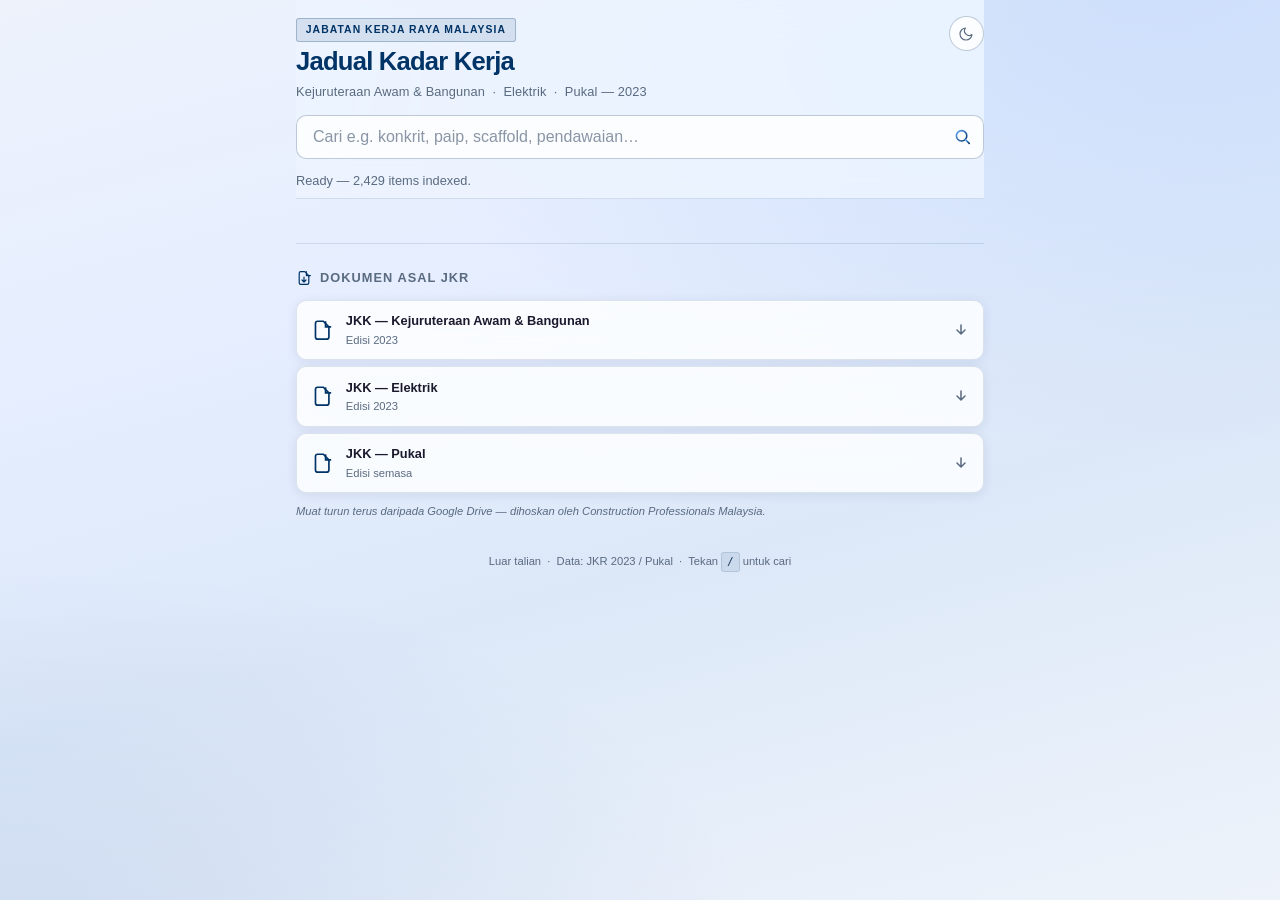
==== commit de09aee0: "feat: wire up PDF download links for Civil, Elektrik, and Pukal cards Links sourced from jkr_links.m" ====
--- a/public/index.html
+++ b/public/index.html
@@ -83,7 +83,7 @@
         Dokumen Asal JKR
       </div>
       <div class="downloads-grid">
-        <a href="#" class="download-card pending" data-doc="civil">
+        <a href="https://drive.google.com/file/d/1eeD9PtgX5xZteEEEt50dE3j-bxNksrZP/view?usp=sharing" class="download-card" data-doc="civil" target="_blank" rel="noopener">
           <svg class="dl-icon" viewBox="0 0 20 20" fill="none" aria-hidden="true">
             <path d="M4 4a2 2 0 012-2h5l5 5v9a2 2 0 01-2 2H6a2 2 0 01-2-2V4z" stroke="currentColor" stroke-width="1.5"/>
             <path d="M13 2v5h5" stroke="currentColor" stroke-width="1.5"/>
@@ -96,7 +96,7 @@
             <path d="M8 3v8M4 8l4 4 4-4" stroke="currentColor" stroke-width="1.5" stroke-linecap="round" stroke-linejoin="round"/>
           </svg>
         </a>
-        <a href="#" class="download-card pending" data-doc="electrical">
+        <a href="https://drive.google.com/file/d/18S6gpNRy3QQPSK4xjUyFZ1CZT6BbItlx/view?usp=sharing" class="download-card" data-doc="electrical" target="_blank" rel="noopener">
           <svg class="dl-icon" viewBox="0 0 20 20" fill="none" aria-hidden="true">
             <path d="M4 4a2 2 0 012-2h5l5 5v9a2 2 0 01-2 2H6a2 2 0 01-2-2V4z" stroke="currentColor" stroke-width="1.5"/>
             <path d="M13 2v5h5" stroke="currentColor" stroke-width="1.5"/>
@@ -109,7 +109,7 @@
             <path d="M8 3v8M4 8l4 4 4-4" stroke="currentColor" stroke-width="1.5" stroke-linecap="round" stroke-linejoin="round"/>
           </svg>
         </a>
-        <a href="#" class="download-card pending" data-doc="pukal">
+        <a href="https://drive.google.com/file/d/12skCTyZIJa7clStwVaHFEL7ZdsCUop5K/view?usp=sharing" class="download-card" data-doc="pukal" target="_blank" rel="noopener">
           <svg class="dl-icon" viewBox="0 0 20 20" fill="none" aria-hidden="true">
             <path d="M4 4a2 2 0 012-2h5l5 5v9a2 2 0 01-2 2H6a2 2 0 01-2-2V4z" stroke="currentColor" stroke-width="1.5"/>
             <path d="M13 2v5h5" stroke="currentColor" stroke-width="1.5"/>
@@ -123,7 +123,7 @@
           </svg>
         </a>
       </div>
-      <p class="downloads-note">Pautan PDF asal belum disahkan — kemaskini atribut <code>href</code> apabila URL disahkan.</p>
+      <p class="downloads-note">Muat turun terus daripada Google Drive — dihoskan oleh Construction Professionals Malaysia.</p>
     </section>
 
     <footer class="footer">
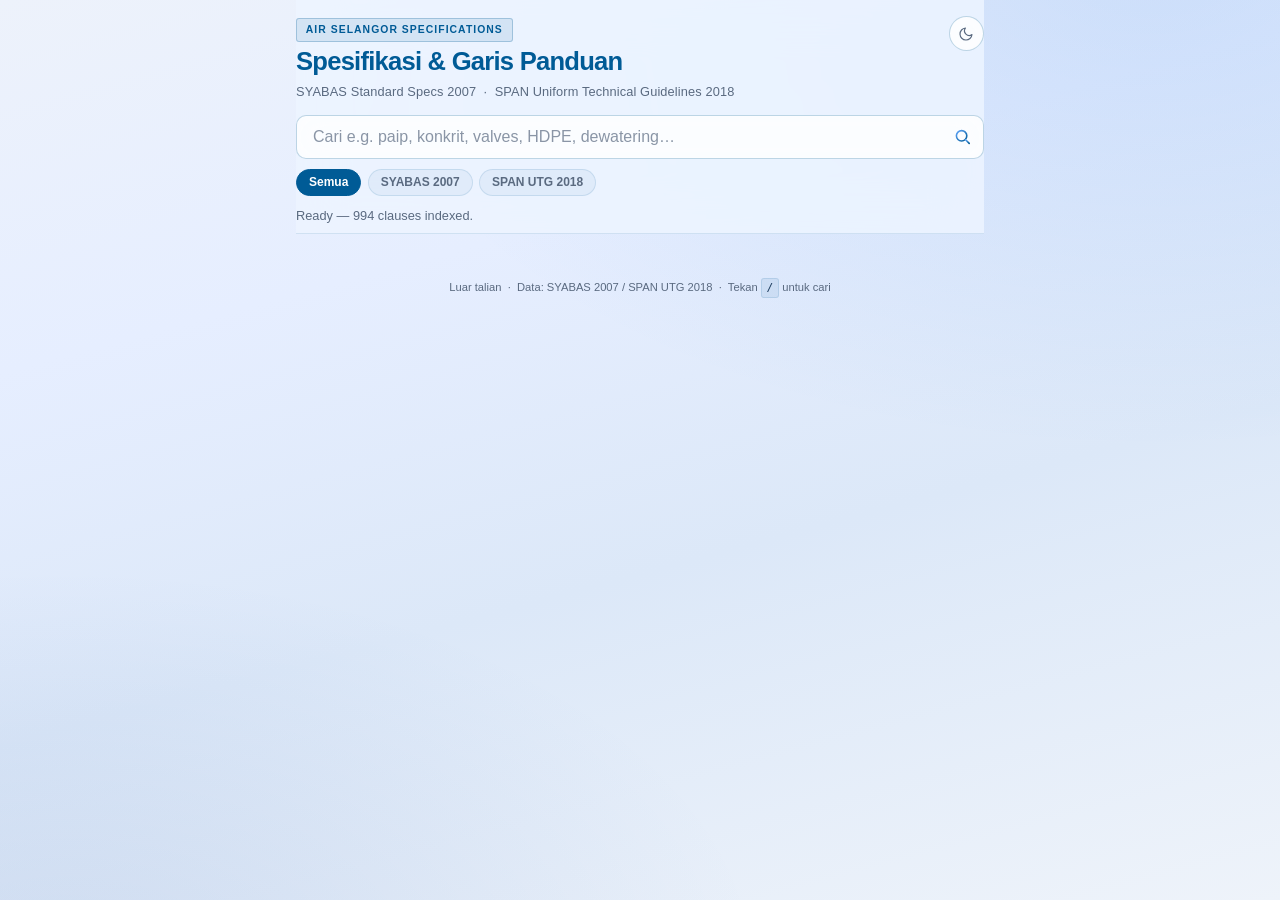
==== commit e8ddd914: "feat(adapter): add spec/air-selangor branch — Air Selangor specs search Adapts the jkk-rate-search b" ====
--- a/public/index.html
+++ b/public/index.html
@@ -2,16 +2,15 @@
 <html lang="ms">
 <head>
   <meta charset="UTF-8">
-  <!-- Dark mode class set before first paint — prevents flash -->
-  <script>(function(){if(localStorage.getItem('jkk-dark')==='1')document.documentElement.classList.add('dark');}());</script>
+  <script>(function(){if(localStorage.getItem('air-selangor-dark')==='1')document.documentElement.classList.add('dark');}());</script>
   <meta name="viewport" content="width=device-width, initial-scale=1.0">
-  <meta name="theme-color" content="#003366">
-  <meta name="description" content="Carian kadar JKR Jadual Kadar Kerja — Kejuruteraan Awam &amp; Bangunan, Elektrik, dan Pukal 2023.">
+  <meta name="theme-color" content="#005b96">
+  <meta name="description" content="Carian spesifikasi dan garis panduan Air Selangor — SYABAS Standard Specs 2007 & SPAN UTG 2018.">
   <meta http-equiv="Content-Security-Policy" content="default-src 'self'; script-src 'self' 'wasm-unsafe-eval'; connect-src 'self'; style-src 'self' 'unsafe-inline'; img-src 'self' data:;">
-  <title>Jadual Kadar Kerja — Carian Kadar JKR</title>
+  <title>Air Selangor — Spesifikasi &amp; Garis Panduan</title>
   <link rel="stylesheet" href="styles.css">
   <link rel="manifest" href="manifest.webmanifest">
-  <link rel="apple-touch-icon" href="data:image/svg+xml,%3Csvg xmlns='http://www.w3.org/2000/svg' viewBox='0 0 100 100'%3E%3Crect width='100' height='100' rx='20' fill='%23003366'/%3E%3Ctext x='50' y='68' font-size='46' text-anchor='middle' fill='white' font-family='Arial' font-weight='bold'%3EJKK%3C/text%3E%3C/svg%3E">
+  <link rel="apple-touch-icon" href="data:image/svg+xml,%3Csvg xmlns='http://www.w3.org/2000/svg' viewBox='0 0 100 100'%3E%3Crect width='100' height='100' rx='20' fill='%23005b96'/%3E%3Ctext x='50' y='68' font-size='40' text-anchor='middle' fill='white' font-family='Arial' font-weight='bold'%3EAS%3C/text%3E%3C/svg%3E">
 </head>
 <body>
   <div class="container">
@@ -20,17 +19,15 @@
       <header>
         <div class="header-main">
           <div class="header-brand">
-            <span class="brand-eyebrow">Jabatan Kerja Raya Malaysia</span>
-            <h1>Jadual Kadar Kerja</h1>
-            <p>Kejuruteraan Awam &amp; Bangunan &nbsp;·&nbsp; Elektrik &nbsp;·&nbsp; Pukal &mdash; 2023</p>
+            <span class="brand-eyebrow">Air Selangor Specifications</span>
+            <h1>Spesifikasi &amp; Garis Panduan</h1>
+            <p>SYABAS Standard Specs 2007 &nbsp;·&nbsp; SPAN Uniform Technical Guidelines 2018</p>
           </div>
           <button id="dark-toggle" class="dark-toggle" aria-label="Togol mod gelap">
-            <!-- Sun icon — shown in dark mode -->
             <svg class="icon-sun" viewBox="0 0 24 24" fill="none" aria-hidden="true">
               <circle cx="12" cy="12" r="4.5" stroke="currentColor" stroke-width="1.75"/>
               <path d="M12 2v2M12 20v2M4.22 4.22l1.42 1.42M18.36 18.36l1.42 1.42M2 12h2M20 12h2M4.22 19.78l1.42-1.42M18.36 5.64l1.42-1.42" stroke="currentColor" stroke-width="1.75" stroke-linecap="round"/>
             </svg>
-            <!-- Moon icon — shown in light mode -->
             <svg class="icon-moon" viewBox="0 0 24 24" fill="none" aria-hidden="true">
               <path d="M21 12.79A9 9 0 1 1 11.21 3 7 7 0 0 0 21 12.79z" stroke="currentColor" stroke-width="1.75" stroke-linecap="round" stroke-linejoin="round"/>
             </svg>
@@ -39,20 +36,19 @@
       </header>
 
       <div class="search-wrap">
-        <!-- SVG gradient defs — declared once, referenced by icon below -->
         <svg width="0" height="0" style="position:absolute">
           <defs>
             <linearGradient id="sg" x1="0%" y1="0%" x2="100%" y2="100%">
               <stop offset="0%" stop-color="#60a5fa"/>
-              <stop offset="100%" stop-color="#003366"/>
+              <stop offset="100%" stop-color="#005b96"/>
             </linearGradient>
           </defs>
         </svg>
         <input
           id="search-input"
           type="text"
-          aria-label="Cari kadar JKK"
-          placeholder="Cari e.g. konkrit, paip, scaffold, pendawaian…"
+          aria-label="Cari spesifikasi"
+          placeholder="Cari e.g. paip, konkrit, valves, HDPE, dewatering…"
           autocomplete="off"
           autocapitalize="off"
           spellcheck="false"
@@ -65,6 +61,12 @@
         </span>
       </div>
 
+      <div class="filter-bar">
+        <button id="filter-all" class="filter-pill active" data-filter="all">Semua</button>
+        <button id="filter-syabas" class="filter-pill" data-filter="syabas">SYABAS 2007</button>
+        <button id="filter-span" class="filter-pill" data-filter="span">SPAN UTG 2018</button>
+      </div>
+
       <div id="status-bar" class="status-bar">
         <span class="spinner"></span>
         <span id="status-text">Memuatkan…</span>
@@ -73,61 +75,8 @@
 
     <ul id="results-list" class="results-list" role="list"></ul>
 
-    <!-- Downloads section — update href values once PDF URLs are confirmed -->
-    <section class="downloads-section" aria-label="Muat Turun Dokumen Asal">
-      <div class="downloads-heading">
-        <svg viewBox="0 0 20 20" fill="none" aria-hidden="true" class="dl-heading-icon">
-          <path d="M4 4a2 2 0 012-2h5l5 5v9a2 2 0 01-2 2H6a2 2 0 01-2-2V4z" stroke="currentColor" stroke-width="1.5" stroke-linejoin="round"/>
-          <path d="M13 2v5h5M10 9v6M7.5 12.5L10 15l2.5-2.5" stroke="currentColor" stroke-width="1.5" stroke-linecap="round" stroke-linejoin="round"/>
-        </svg>
-        Dokumen Asal JKR
-      </div>
-      <div class="downloads-grid">
-        <a href="https://drive.google.com/file/d/1eeD9PtgX5xZteEEEt50dE3j-bxNksrZP/view?usp=sharing" class="download-card" data-doc="civil" target="_blank" rel="noopener">
-          <svg class="dl-icon" viewBox="0 0 20 20" fill="none" aria-hidden="true">
-            <path d="M4 4a2 2 0 012-2h5l5 5v9a2 2 0 01-2 2H6a2 2 0 01-2-2V4z" stroke="currentColor" stroke-width="1.5"/>
-            <path d="M13 2v5h5" stroke="currentColor" stroke-width="1.5"/>
-          </svg>
-          <div class="dl-info">
-            <div class="dl-name">JKK — Kejuruteraan Awam &amp; Bangunan</div>
-            <div class="dl-edition">Edisi 2023</div>
-          </div>
-          <svg class="dl-arrow" viewBox="0 0 16 16" fill="none" aria-hidden="true">
-            <path d="M8 3v8M4 8l4 4 4-4" stroke="currentColor" stroke-width="1.5" stroke-linecap="round" stroke-linejoin="round"/>
-          </svg>
-        </a>
-        <a href="https://drive.google.com/file/d/18S6gpNRy3QQPSK4xjUyFZ1CZT6BbItlx/view?usp=sharing" class="download-card" data-doc="electrical" target="_blank" rel="noopener">
-          <svg class="dl-icon" viewBox="0 0 20 20" fill="none" aria-hidden="true">
-            <path d="M4 4a2 2 0 012-2h5l5 5v9a2 2 0 01-2 2H6a2 2 0 01-2-2V4z" stroke="currentColor" stroke-width="1.5"/>
-            <path d="M13 2v5h5" stroke="currentColor" stroke-width="1.5"/>
-          </svg>
-          <div class="dl-info">
-            <div class="dl-name">JKK — Elektrik</div>
-            <div class="dl-edition">Edisi 2023</div>
-          </div>
-          <svg class="dl-arrow" viewBox="0 0 16 16" fill="none" aria-hidden="true">
-            <path d="M8 3v8M4 8l4 4 4-4" stroke="currentColor" stroke-width="1.5" stroke-linecap="round" stroke-linejoin="round"/>
-          </svg>
-        </a>
-        <a href="https://drive.google.com/file/d/12skCTyZIJa7clStwVaHFEL7ZdsCUop5K/view?usp=sharing" class="download-card" data-doc="pukal" target="_blank" rel="noopener">
-          <svg class="dl-icon" viewBox="0 0 20 20" fill="none" aria-hidden="true">
-            <path d="M4 4a2 2 0 012-2h5l5 5v9a2 2 0 01-2 2H6a2 2 0 01-2-2V4z" stroke="currentColor" stroke-width="1.5"/>
-            <path d="M13 2v5h5" stroke="currentColor" stroke-width="1.5"/>
-          </svg>
-          <div class="dl-info">
-            <div class="dl-name">JKK — Pukal</div>
-            <div class="dl-edition">Edisi semasa</div>
-          </div>
-          <svg class="dl-arrow" viewBox="0 0 16 16" fill="none" aria-hidden="true">
-            <path d="M8 3v8M4 8l4 4 4-4" stroke="currentColor" stroke-width="1.5" stroke-linecap="round" stroke-linejoin="round"/>
-          </svg>
-        </a>
-      </div>
-      <p class="downloads-note">Muat turun terus daripada Google Drive — dihoskan oleh Construction Professionals Malaysia.</p>
-    </section>
-
     <footer class="footer">
-      Luar talian &nbsp;·&nbsp; Data: JKR 2023 / Pukal &nbsp;·&nbsp; Tekan <kbd>/</kbd> untuk cari
+      Luar talian &nbsp;·&nbsp; Data: SYABAS 2007 / SPAN UTG 2018 &nbsp;·&nbsp; Tekan <kbd>/</kbd> untuk cari
     </footer>
   </div>
 
--- a/public/styles.css
+++ b/public/styles.css
@@ -1,27 +1,21 @@
-/* ── Token map ───────────────────────────────────────────────────────────────
-   Patch colours / fonts with: scripts/patch-theme.ps1
-   Nothing outside :root / html.dark should hardcode a visual constant.        */
+/* ── Token map ─────────────────────────────────────────────────────────────── */
 
 :root {
-  /* brand colours */
-  --accent:       #003366;
-  --accent-light: rgba(0, 51, 102, 0.10);
-  --accent-mid:   #1a5299;
+  --accent:       #005b96;
+  --accent-light: rgba(0, 91, 150, 0.10);
+  --accent-mid:   #1a7ab8;
   --success:      #059669;
-  /* surface */
   --bg:           transparent;
   --surface:      rgba(255, 255, 255, 0.82);
   --surface-hdr:  rgba(237, 244, 255, 0.88);
   --text:         #1a1a2e;
   --muted:        #5a6a80;
-  --border:       rgba(0, 51, 102, 0.12);
-  --border-strong:rgba(0, 51, 102, 0.25);
-  /* chip / pill */
-  --chip-bg:      rgba(0, 51, 102, 0.08);
+  --border:       rgba(0, 91, 150, 0.12);
+  --border-strong:rgba(0, 91, 150, 0.25);
+  --chip-bg:      rgba(0, 91, 150, 0.08);
   --chip-text:    #1a3a5c;
-  --pill-bg:      rgba(0, 51, 102, 0.05);
+  --pill-bg:      rgba(0, 91, 150, 0.05);
   --remarks-bg:   rgba(255, 255, 255, 0.6);
-  /* elevation */
   --shadow:        0 1px 4px rgba(0, 30, 80, 0.10);
   --shadow-detail: 0 4px 16px rgba(0, 30, 80, 0.12);
   --shadow-card:   0 2px 12px rgba(0, 30, 80, 0.08);
@@ -29,7 +23,6 @@
   --blur-hdr:      blur(24px) saturate(180%);
   --radius:        10px;
   --radius-sm:     5px;
-  /* typography */
   --font-family: -apple-system, BlinkMacSystemFont, "Segoe UI", Roboto, "Helvetica Neue", Arial, sans-serif;
   --fs-title:  1.6rem;
   --fs-body:   1rem;
@@ -40,14 +33,13 @@
   --fs-label:  0.75rem;
   --fs-tiny:   0.7rem;
   --fs-micro:  0.65rem;
-  /* body gradient — overridden by html.dark */
   --body-gradient:
     radial-gradient(ellipse 65% 55% at 90% -5%,  rgba(0, 100, 220, 0.12) 0%, transparent 100%),
     radial-gradient(ellipse 55% 45% at  5% 108%, rgba(0,  60, 160, 0.09) 0%, transparent 100%),
     linear-gradient(165deg, #edf2fb 0%, #e6eeff 30%, #dce8f8 60%, #eef3fa 100%);
 }
 
-/* ── Dark mode — executive government ───────────────────────────────────────── */
+/* ── Dark mode ──────────────────────────────────────────────────────────────── */
 
 html.dark {
   --accent:        #5ba3e8;
@@ -77,10 +69,7 @@
 
 * { box-sizing: border-box; margin: 0; padding: 0; }
 
-html {
-  min-height: 100%;
-  /* ensure html fills viewport for body gradient coverage */
-}
+html { min-height: 100%; }
 
 html, body {
   font-family: var(--font-family);
@@ -103,7 +92,7 @@
   padding: 0 1rem 1rem;
 }
 
-/* ── Sticky header — glassmorphic ────────────────────────────────────────────── */
+/* ── Sticky header ──────────────────────────────────────────────────────────── */
 
 .sticky-header {
   position: sticky;
@@ -118,11 +107,9 @@
   transition: background 0.3s, border-color 0.3s;
 }
 
-/* ── Header brand ────────────────────────────────────────────────────────────── */
-
-header {
-  margin-bottom: 0.9rem;
-}
+/* ── Header brand ───────────────────────────────────────────────────────────── */
+
+header { margin-bottom: 0.9rem; }
 
 .header-main {
   display: flex;
@@ -131,9 +118,7 @@
   gap: 0.75rem;
 }
 
-.header-brand {
-  flex: 1;
-}
+.header-brand { flex: 1; }
 
 .brand-eyebrow {
   display: inline-block;
@@ -190,12 +175,8 @@
   box-shadow: 0 0 0 3px var(--accent-light);
 }
 
-.dark-toggle svg {
-  width: 1rem;
-  height: 1rem;
-}
-
-/* Show moon in light mode, sun in dark mode */
+.dark-toggle svg { width: 1rem; height: 1rem; }
+
 .icon-sun  { display: none; }
 .icon-moon { display: block; }
 html.dark .icon-sun  { display: block; }
@@ -205,7 +186,7 @@
 
 .search-wrap {
   position: relative;
-  margin-bottom: 0.75rem;
+  margin-bottom: 0.6rem;
 }
 
 .search-wrap input {
@@ -240,9 +221,38 @@
   align-items: center;
 }
 
-.search-icon-svg {
-  width: 1.1rem;
-  height: 1.1rem;
+.search-icon-svg { width: 1.1rem; height: 1.1rem; }
+
+/* ── Filter bar ─────────────────────────────────────────────────────────────── */
+
+.filter-bar {
+  display: flex;
+  gap: 0.4rem;
+  margin-bottom: 0.6rem;
+  flex-wrap: wrap;
+}
+
+.filter-pill {
+  font-size: var(--fs-label);
+  font-weight: 600;
+  padding: 0.35rem 0.75rem;
+  border-radius: 999px;
+  border: 1px solid var(--border);
+  background: var(--pill-bg);
+  color: var(--muted);
+  cursor: pointer;
+  transition: background 0.15s, color 0.15s, border-color 0.15s;
+}
+
+.filter-pill:hover {
+  border-color: var(--border-strong);
+  color: var(--text);
+}
+
+.filter-pill.active {
+  background: var(--accent);
+  color: #fff;
+  border-color: var(--accent);
 }
 
 /* ── Status bar ──────────────────────────────────────────────────────────────── */
@@ -284,7 +294,7 @@
 .results-list .result-item.active { margin-bottom: 0; }
 .results-list .detail-inline      { margin-bottom: 0.5rem; }
 
-/* ── Result card — glassmorphic ──────────────────────────────────────────────── */
+/* ── Result card ─────────────────────────────────────────────────────────────── */
 
 .result-item {
   background: var(--surface);
@@ -297,7 +307,7 @@
   transition: box-shadow 0.15s, border-color 0.15s, background 0.15s;
   display: flex;
   flex-direction: column;
-  gap: 0.25rem;
+  gap: 0.3rem;
   box-shadow: var(--shadow-card);
 }
 
@@ -341,23 +351,6 @@
   flex: 1;
   overflow: hidden;
   text-overflow: ellipsis;
-  white-space: nowrap;
-}
-
-.result-item .variant-pills {
-  display: flex;
-  flex-wrap: wrap;
-  gap: 0.25rem;
-  margin-top: 0.1rem;
-}
-
-.result-item .vpill {
-  font-size: var(--fs-tiny);
-  color: var(--chip-text);
-  background: var(--pill-bg);
-  border: 1px solid var(--border);
-  border-radius: 3px;
-  padding: 0.05rem 0.3rem;
   white-space: nowrap;
 }
 
@@ -440,16 +433,39 @@
   margin-bottom: 0.6rem;
   line-height: 1.6;
   color: var(--text);
+  font-weight: 600;
 }
 
 .detail-inline .detail-remarks {
+  background: var(--remarks-bg);
+  border: 1px solid var(--border);
+  border-radius: var(--radius-sm);
+  padding: 0.6rem 0.8rem;
+}
+
+.detail-inline .remarks-label {
+  font-size: var(--fs-micro);
+  font-weight: 700;
+  text-transform: uppercase;
+  letter-spacing: 0.06em;
+  color: var(--accent);
+  margin-bottom: 0.4rem;
+}
+
+.detail-inline .remarks-body {
   font-size: var(--fs-meta);
-  color: var(--muted);
-  background: var(--remarks-bg);
-  border-left: 3px solid var(--accent);
-  padding: 0.35rem 0.65rem;
-  margin-bottom: 0.75rem;
-  border-radius: 0 var(--radius-sm) var(--radius-sm) 0;
+  color: var(--text);
+  line-height: 1.7;
+  max-height: 24rem;
+  overflow-y: auto;
+}
+
+.detail-inline .remarks-body p {
+  margin-bottom: 0.4rem;
+}
+
+.detail-inline .remarks-body p:last-child {
+  margin-bottom: 0;
 }
 
 .detail-inline .no-rates {
@@ -457,52 +473,6 @@
   font-size: var(--fs-meta);
   padding: 0.5rem 0;
 }
-
-/* ── Rates table ─────────────────────────────────────────────────────────────── */
-
-.detail-inline .rates-table {
-  width: 100%;
-  border-collapse: collapse;
-  font-size: var(--fs-item);
-  margin-top: 0.25rem;
-}
-
-.detail-inline .rates-table th,
-.detail-inline .rates-table td {
-  padding: 0.5rem 0.75rem;
-  border-bottom: 1px solid var(--border);
-}
-
-.detail-inline .rates-table th {
-  background: var(--accent-light);
-  color: var(--accent);
-  font-weight: 700;
-  font-size: var(--fs-micro);
-  text-transform: uppercase;
-  letter-spacing: 0.06em;
-}
-
-.detail-inline .rates-table tr:last-child td { border-bottom: none; }
-
-.detail-inline .rates-table td:last-child {
-  font-weight: 700;
-  color: var(--success);
-  font-variant-numeric: tabular-nums;
-}
-
-.detail-inline .rates-table .variant-type-badge {
-  display: inline-block;
-  font-size: var(--fs-micro);
-  text-transform: uppercase;
-  letter-spacing: 0.04em;
-  padding: 0.1rem 0.3rem;
-  border-radius: 3px;
-  background: var(--chip-bg);
-  color: var(--chip-text);
-  border: 1px solid var(--border);
-}
-
-.detail-inline .rates-table .muted-dash { color: var(--border); }
 
 .detail-inline .close-btn {
   background: none;
@@ -522,106 +492,6 @@
 }
 
 .detail-inline .close-btn:hover { border-color: var(--accent); color: var(--accent); }
-
-/* ── Downloads section ───────────────────────────────────────────────────────── */
-
-.downloads-section {
-  margin-top: 2rem;
-  padding-top: 1.5rem;
-  border-top: 1px solid var(--border);
-}
-
-.downloads-heading {
-  display: flex;
-  align-items: center;
-  gap: 0.5rem;
-  font-size: var(--fs-meta);
-  font-weight: 700;
-  text-transform: uppercase;
-  letter-spacing: 0.08em;
-  color: var(--muted);
-  margin-bottom: 0.75rem;
-}
-
-.dl-heading-icon {
-  width: 1rem;
-  height: 1rem;
-  color: var(--accent);
-  flex-shrink: 0;
-}
-
-.downloads-grid {
-  display: flex;
-  flex-direction: column;
-  gap: 0.4rem;
-}
-
-.download-card {
-  display: flex;
-  align-items: center;
-  gap: 0.75rem;
-  padding: 0.65rem 0.9rem;
-  background: var(--surface);
-  -webkit-backdrop-filter: var(--blur);
-  backdrop-filter: var(--blur);
-  border: 1px solid var(--border);
-  border-radius: var(--radius);
-  text-decoration: none;
-  color: var(--text);
-  transition: border-color 0.15s, box-shadow 0.15s;
-  box-shadow: var(--shadow-card);
-}
-
-.download-card:hover { border-color: var(--border-strong); box-shadow: var(--shadow); }
-
-.download-card.pending {
-  opacity: 0.6;
-  cursor: default;
-  pointer-events: none;
-}
-
-.dl-icon {
-  width: 1.4rem;
-  height: 1.4rem;
-  color: var(--accent);
-  flex-shrink: 0;
-}
-
-.dl-info { flex: 1; }
-
-.dl-name {
-  font-size: var(--fs-meta);
-  font-weight: 600;
-  color: var(--text);
-}
-
-.dl-edition {
-  font-size: var(--fs-tiny);
-  color: var(--muted);
-  margin-top: 0.1rem;
-}
-
-.dl-arrow {
-  width: 1rem;
-  height: 1rem;
-  color: var(--muted);
-  flex-shrink: 0;
-}
-
-.downloads-note {
-  margin-top: 0.6rem;
-  font-size: var(--fs-tiny);
-  color: var(--muted);
-  font-style: italic;
-}
-
-.downloads-note code {
-  font-family: monospace;
-  font-size: 0.75em;
-  background: var(--chip-bg);
-  padding: 0.05rem 0.25rem;
-  border-radius: 3px;
-}
 
 /* ── Misc ────────────────────────────────────────────────────────────────────── */
 
@@ -657,6 +527,5 @@
   .container     { padding: 0 0.75rem 0.75rem; }
   header h1      { font-size: 1.35rem; }
   .result-item .desc { white-space: normal; }
-  /* Fixed bg doesn't work on iOS — fall back to scroll */
   body { background-attachment: scroll; }
 }
